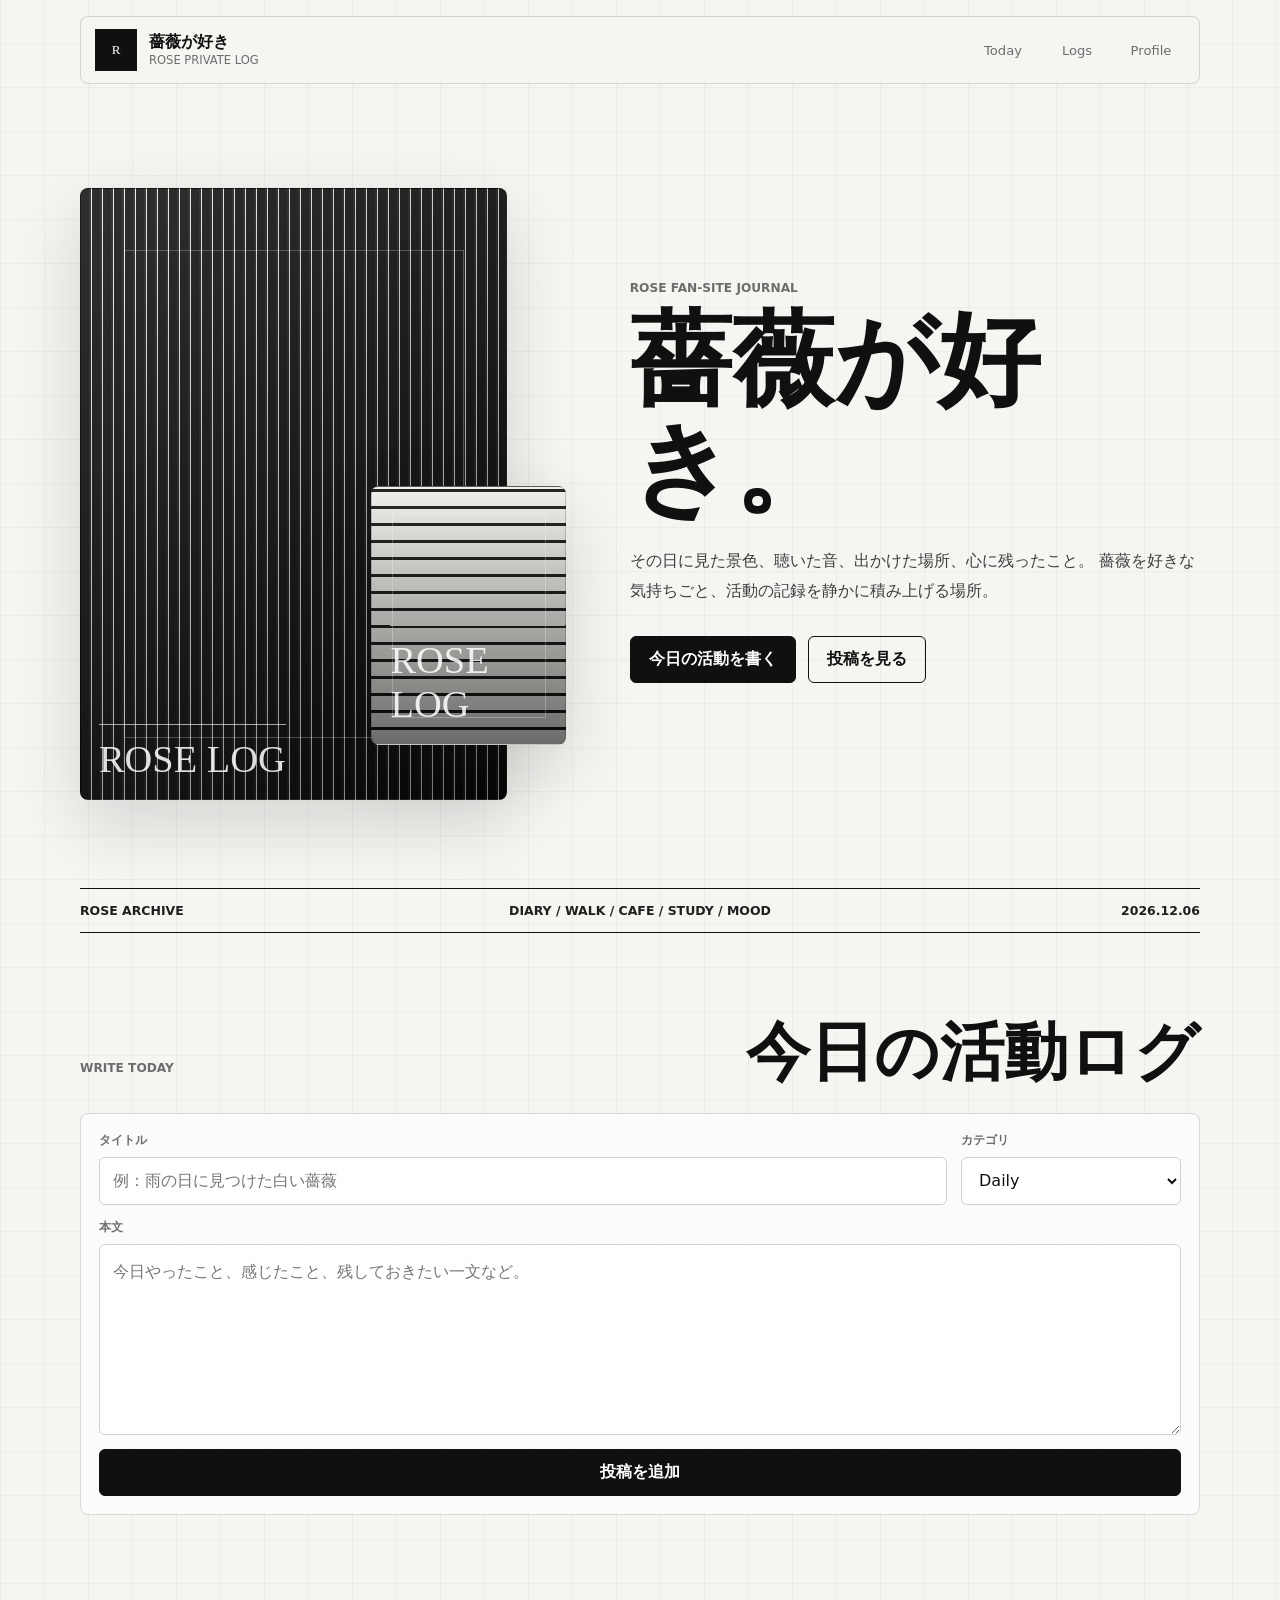
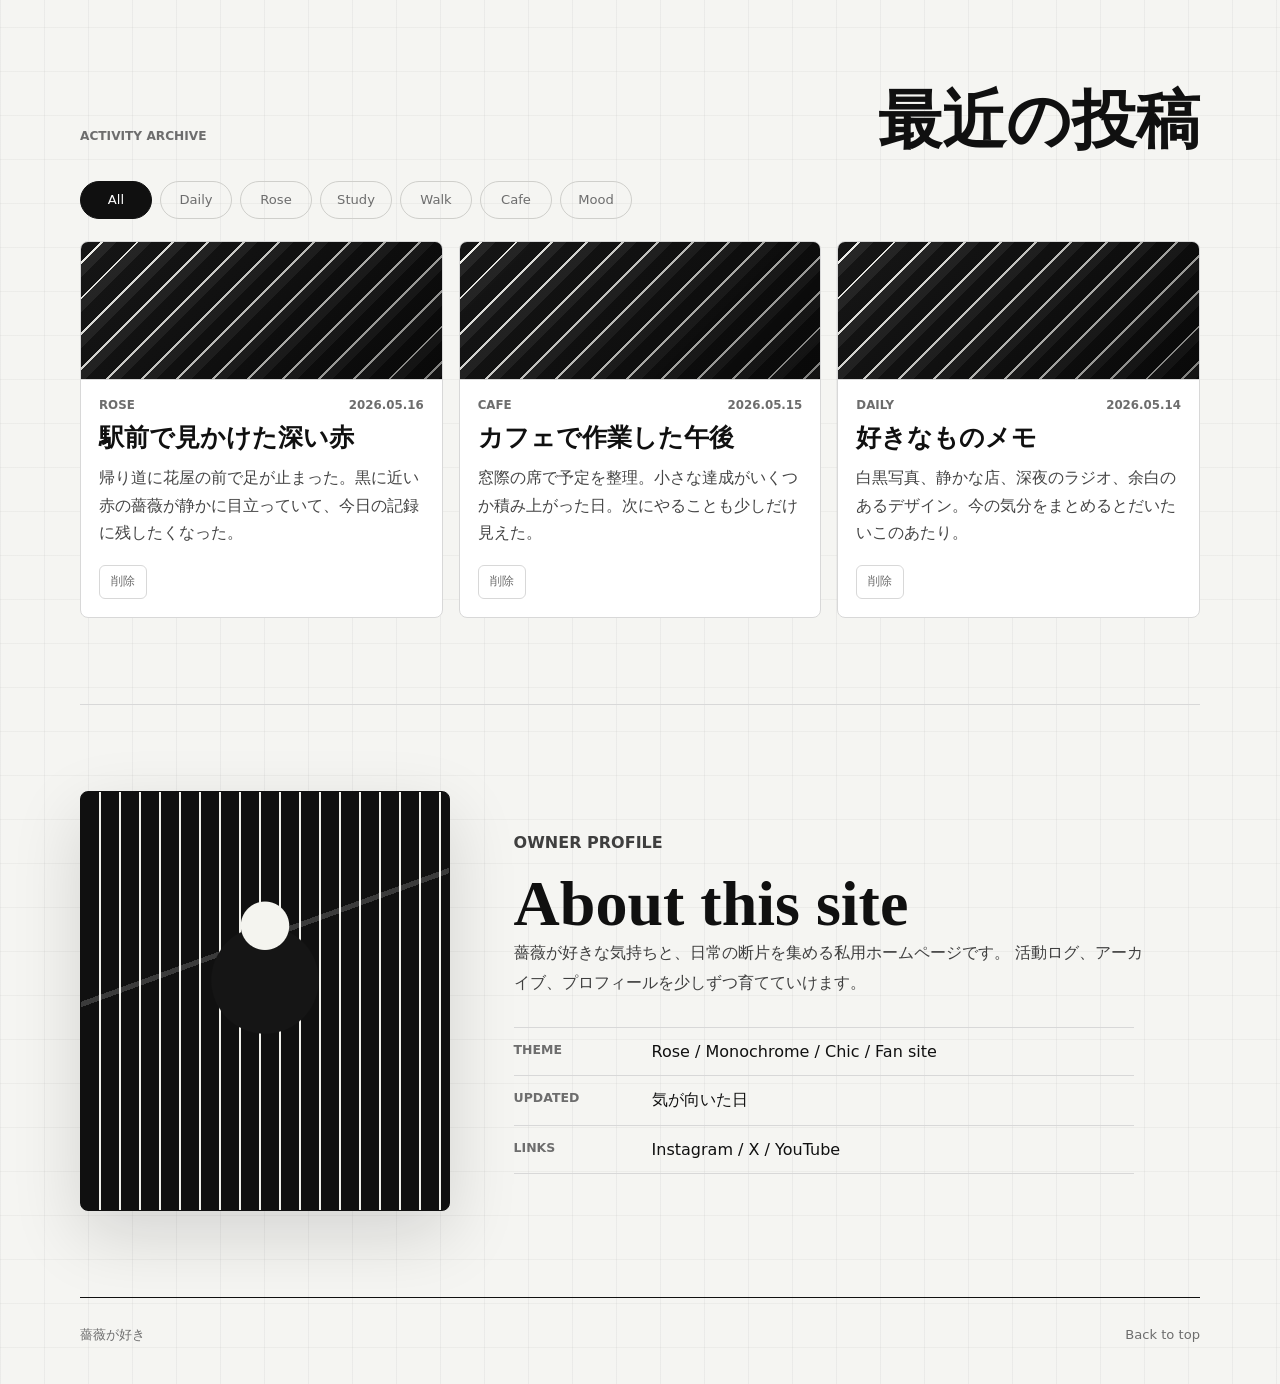
==== index.html @ 3ae077b0 "Add files via upload" ====
<!doctype html>
<html lang="ja">
  <head>
    <meta charset="utf-8" />
    <meta name="viewport" content="width=device-width, initial-scale=1" />
    <title>薔薇が好き</title>
    <meta
      name="description"
      content="薔薇が好き。日々の活動や気持ちを静かに残す、モノクロでシックな個人ブログ。"
    />
    <meta name="robots" content="index, follow" />
    <link rel="canonical" href="https://toshi-gif.github.io/" />
    <meta property="og:site_name" content="薔薇が好き" />
    <meta property="og:title" content="薔薇が好き" />
    <meta
      property="og:description"
      content="薔薇が好き。日々の活動や気持ちを静かに残す、モノクロでシックな個人ブログ。"
    />
    <meta property="og:type" content="website" />
    <meta property="og:url" content="https://toshi-gif.github.io/" />
    <link rel="stylesheet" href="styles.css" />
  </head>
  <body>
    <header class="site-header" aria-label="サイトヘッダー">
      <a class="brand" href="#" aria-label="薔薇が好き ホーム">
        <span class="brand-mark" aria-hidden="true">R</span>
        <span>
          <strong>薔薇が好き</strong>
          <small>rose private log</small>
        </span>
      </a>

      <nav class="top-nav" aria-label="メインメニュー">
        <a href="#today">Today</a>
        <a href="#logs">Logs</a>
        <a href="#profile">Profile</a>
      </nav>
    </header>

    <main>
      <section class="hero" aria-labelledby="site-title">
        <div class="hero-visual" aria-hidden="true">
          <div class="photo-frame photo-frame-main"></div>
          <div class="photo-frame photo-frame-side"></div>
        </div>

        <div class="hero-copy">
          <p class="eyebrow">Rose fan-site journal</p>
          <h1 id="site-title">薔薇が好き。</h1>
          <p>
            その日に見た景色、聴いた音、出かけた場所、心に残ったこと。
            薔薇を好きな気持ちごと、活動の記録を静かに積み上げる場所。
          </p>
          <div class="hero-actions" aria-label="主要操作">
          <a class="button button-primary" href="#today">今日の活動を書く</a>
            <a class="button button-secondary" href="#logs">投稿を見る</a>
          </div>
        </div>
      </section>

      <section class="ticker" aria-label="ステータス">
        <span>Rose archive</span>
        <span>Diary / Walk / Cafe / Study / Mood</span>
        <span id="current-date">Today</span>
      </section>

      <section class="composer-section" id="today" aria-labelledby="composer-title">
        <div class="section-heading">
          <p class="eyebrow">Write today</p>
          <h2 id="composer-title">今日の活動ログ</h2>
        </div>

        <form class="composer" id="post-form" action="#" method="post" autocomplete="off">
          <label>
            <span>タイトル</span>
            <input
              id="post-title"
              name="title"
              type="text"
              maxlength="48"
              placeholder="例：雨の日に見つけた白い薔薇"
              required
            />
          </label>

          <label>
            <span>カテゴリ</span>
            <select id="post-category" name="category">
              <option>Daily</option>
              <option>Rose</option>
              <option>Study</option>
              <option>Walk</option>
              <option>Cafe</option>
              <option>Mood</option>
            </select>
          </label>

          <label class="wide">
            <span>本文</span>
            <textarea
              id="post-body"
              name="body"
              rows="6"
              maxlength="420"
              placeholder="今日やったこと、感じたこと、残しておきたい一文など。"
              required
            ></textarea>
          </label>

          <button class="button button-primary wide" type="submit">
            投稿を追加
          </button>
        </form>
      </section>

      <section class="log-section" id="logs" aria-labelledby="logs-title">
        <div class="section-heading">
          <p class="eyebrow">Activity archive</p>
          <h2 id="logs-title">最近の投稿</h2>
        </div>

        <div class="filter-row" aria-label="投稿フィルター">
          <button class="filter is-active" type="button" data-filter="All">All</button>
          <button class="filter" type="button" data-filter="Daily">Daily</button>
          <button class="filter" type="button" data-filter="Rose">Rose</button>
          <button class="filter" type="button" data-filter="Study">Study</button>
          <button class="filter" type="button" data-filter="Walk">Walk</button>
          <button class="filter" type="button" data-filter="Cafe">Cafe</button>
          <button class="filter" type="button" data-filter="Mood">Mood</button>
        </div>

        <div class="post-grid" id="post-grid" aria-live="polite"></div>
      </section>

      <section class="profile-section" id="profile" aria-labelledby="profile-title">
        <div class="profile-portrait" aria-hidden="true"></div>
        <div>
          <p class="eyebrow">Owner profile</p>
          <h2 id="profile-title">About this site</h2>
          <p>
            薔薇が好きな気持ちと、日常の断片を集める私用ホームページです。
            活動ログ、アーカイブ、プロフィールを少しずつ育てていけます。
          </p>
          <dl class="profile-list">
            <div>
              <dt>Theme</dt>
              <dd>Rose / Monochrome / Chic / Fan site</dd>
            </div>
            <div>
              <dt>Updated</dt>
              <dd>気が向いた日</dd>
            </div>
            <div>
              <dt>Links</dt>
              <dd>Instagram / X / YouTube</dd>
            </div>
          </dl>
        </div>
      </section>
    </main>

    <footer class="site-footer">
      <p>薔薇が好き</p>
      <a href="#top">Back to top</a>
    </footer>

    <script src="script.js"></script>
  </body>
</html>
---- styles.css ----
:root {
  color-scheme: light;
  --ink: #101010;
  --muted: #6d6d6d;
  --line: #d8d8d8;
  --paper: #f5f5f2;
  --white: #ffffff;
  --charcoal: #1f1f1f;
  --soft: #ebebe7;
  --shadow: 0 24px 70px rgba(16, 16, 16, 0.14);
}

* {
  box-sizing: border-box;
}

html {
  scroll-behavior: smooth;
}

body {
  margin: 0;
  background:
    linear-gradient(90deg, rgba(16, 16, 16, 0.045) 1px, transparent 1px) 0 0 / 44px 44px,
    linear-gradient(0deg, rgba(16, 16, 16, 0.035) 1px, transparent 1px) 0 0 / 44px 44px,
    var(--paper);
  color: var(--ink);
  font-family:
    "Yu Gothic", "Hiragino Kaku Gothic ProN", Meiryo, system-ui, sans-serif;
  letter-spacing: 0;
}

a {
  color: inherit;
  text-decoration: none;
}

button,
input,
select,
textarea {
  font: inherit;
}

.site-header {
  position: sticky;
  top: 0;
  z-index: 10;
  display: flex;
  align-items: center;
  justify-content: space-between;
  gap: 24px;
  width: min(1120px, calc(100% - 32px));
  margin: 16px auto 0;
  padding: 12px 14px;
  border: 1px solid rgba(16, 16, 16, 0.14);
  border-radius: 8px;
  background: rgba(245, 245, 242, 0.88);
  backdrop-filter: blur(18px);
}

.brand {
  display: inline-flex;
  align-items: center;
  min-width: 0;
  gap: 12px;
}

.brand-mark {
  display: grid;
  place-items: center;
  width: 42px;
  height: 42px;
  flex: 0 0 42px;
  border: 1px solid var(--ink);
  background: var(--ink);
  color: var(--white);
  font-family: Georgia, "Times New Roman", serif;
  font-size: 0.82rem;
}

.brand strong,
.brand small {
  display: block;
  line-height: 1.1;
}

.brand strong {
  font-family: Georgia, "Times New Roman", serif;
  font-size: 1rem;
  font-weight: 700;
}

.brand small {
  margin-top: 4px;
  color: var(--muted);
  font-size: 0.72rem;
  text-transform: uppercase;
}

.top-nav {
  display: flex;
  gap: 6px;
}

.top-nav a {
  min-width: 68px;
  padding: 10px 12px;
  border-radius: 6px;
  color: var(--muted);
  font-size: 0.82rem;
  text-align: center;
}

.top-nav a:hover {
  background: var(--ink);
  color: var(--white);
}

main {
  width: min(1120px, calc(100% - 32px));
  margin: 0 auto;
}

.hero {
  display: grid;
  grid-template-columns: minmax(300px, 0.92fr) minmax(320px, 1.08fr);
  align-items: center;
  gap: clamp(28px, 5vw, 72px);
  min-height: calc(100vh - 96px);
  padding: 54px 0 38px;
}

.hero-visual {
  position: relative;
  min-height: min(68vh, 640px);
}

.photo-frame {
  position: absolute;
  overflow: hidden;
  border: 1px solid rgba(16, 16, 16, 0.2);
  border-radius: 8px;
  background:
    linear-gradient(140deg, rgba(255, 255, 255, 0.14), rgba(0, 0, 0, 0.52)),
    repeating-linear-gradient(90deg, #0d0d0d 0 8px, #1c1c1c 8px 10px, #f1f1ec 10px 11px),
    radial-gradient(circle at 28% 28%, #ffffff 0 2px, transparent 3px),
    #111111;
  box-shadow: var(--shadow);
}

.photo-frame::before {
  content: "";
  position: absolute;
  inset: 10%;
  border: 1px solid rgba(255, 255, 255, 0.24);
}

.photo-frame::after {
  content: "ROSE LOG";
  position: absolute;
  left: 18px;
  bottom: 18px;
  padding-top: 12px;
  border-top: 1px solid rgba(255, 255, 255, 0.62);
  color: rgba(255, 255, 255, 0.86);
  font-family: Georgia, "Times New Roman", serif;
  font-size: clamp(1.35rem, 3vw, 2.6rem);
  letter-spacing: 0;
}

.photo-frame-main {
  inset: 0 12% 0 0;
}

.photo-frame-side {
  right: 0;
  bottom: 9%;
  width: 40%;
  aspect-ratio: 3 / 4;
  background:
    linear-gradient(rgba(255, 255, 255, 0.08), rgba(0, 0, 0, 0.55)),
    repeating-linear-gradient(0deg, #eeeeea 0 14px, #151515 14px 17px);
}

.hero-copy {
  padding-bottom: 24px;
}

.eyebrow {
  margin: 0 0 12px;
  color: var(--muted);
  font-size: 0.76rem;
  font-weight: 700;
  text-transform: uppercase;
}

h1,
h2,
p {
  margin-top: 0;
}

h1,
h2 {
  font-family: Georgia, "Times New Roman", serif;
  line-height: 1.06;
  font-weight: 700;
}

h1 {
  max-width: 9.6em;
  margin-bottom: 22px;
  font-size: clamp(3.1rem, 8vw, 7.1rem);
}

h2 {
  margin-bottom: 0;
  font-size: clamp(2rem, 5vw, 4rem);
}

.hero-copy p:not(.eyebrow),
.profile-section p {
  max-width: 640px;
  color: #3f3f3f;
  font-size: 1rem;
  line-height: 1.9;
}

.hero-actions {
  display: flex;
  flex-wrap: wrap;
  gap: 12px;
  margin-top: 30px;
}

.button {
  display: inline-flex;
  align-items: center;
  justify-content: center;
  min-height: 46px;
  padding: 12px 18px;
  border: 1px solid var(--ink);
  border-radius: 6px;
  cursor: pointer;
  font-weight: 700;
}

.button-primary {
  background: var(--ink);
  color: var(--white);
}

.button-secondary {
  background: transparent;
  color: var(--ink);
}

.button:hover {
  transform: translateY(-1px);
}

.ticker {
  display: grid;
  grid-template-columns: 0.7fr 1.5fr 0.7fr;
  gap: 12px;
  border-top: 1px solid var(--ink);
  border-bottom: 1px solid var(--ink);
  padding: 14px 0;
  color: var(--charcoal);
  font-size: 0.78rem;
  font-weight: 700;
  text-transform: uppercase;
}

.ticker span:nth-child(2) {
  text-align: center;
}

.ticker span:nth-child(3) {
  text-align: right;
}

.composer-section,
.log-section,
.profile-section {
  padding: 86px 0;
}

.section-heading {
  display: flex;
  align-items: end;
  justify-content: space-between;
  gap: 24px;
  margin-bottom: 26px;
}

.composer {
  display: grid;
  grid-template-columns: 1fr 220px;
  gap: 14px;
  padding: 18px;
  border: 1px solid var(--line);
  border-radius: 8px;
  background: rgba(255, 255, 255, 0.68);
}

.composer label {
  display: grid;
  gap: 8px;
}

.composer span {
  color: var(--muted);
  font-size: 0.78rem;
  font-weight: 700;
  text-transform: uppercase;
}

.wide {
  grid-column: 1 / -1;
}

input,
select,
textarea {
  width: 100%;
  border: 1px solid #cfcfcb;
  border-radius: 6px;
  background: var(--white);
  color: var(--ink);
}

input,
select {
  min-height: 48px;
  padding: 0 13px;
}

textarea {
  resize: vertical;
  min-height: 156px;
  padding: 13px;
  line-height: 1.7;
}

input:focus,
select:focus,
textarea:focus,
button:focus-visible,
a:focus-visible {
  outline: 2px solid var(--ink);
  outline-offset: 3px;
}

.filter-row {
  display: flex;
  flex-wrap: wrap;
  gap: 8px;
  margin-bottom: 22px;
}

.filter {
  min-width: 72px;
  min-height: 38px;
  border: 1px solid #cfcfcb;
  border-radius: 999px;
  background: transparent;
  color: var(--muted);
  cursor: pointer;
  font-size: 0.82rem;
}

.filter.is-active,
.filter:hover {
  border-color: var(--ink);
  background: var(--ink);
  color: var(--white);
}

.post-grid {
  display: grid;
  grid-template-columns: repeat(3, minmax(0, 1fr));
  gap: 16px;
}

.post-card {
  display: grid;
  min-height: 360px;
  overflow: hidden;
  border: 1px solid var(--line);
  border-radius: 8px;
  background: var(--white);
}

.post-art {
  min-height: 138px;
  border-bottom: 1px solid var(--line);
  background:
    linear-gradient(135deg, rgba(255, 255, 255, 0.02), rgba(0, 0, 0, 0.48)),
    repeating-linear-gradient(135deg, #111111 0 14px, #eeeeea 14px 16px, #232323 16px 25px);
}

.post-content {
  display: grid;
  align-content: start;
  gap: 12px;
  padding: 18px;
}

.post-meta {
  display: flex;
  align-items: center;
  justify-content: space-between;
  gap: 12px;
  color: var(--muted);
  font-size: 0.74rem;
  font-weight: 700;
  text-transform: uppercase;
}

.post-card h3 {
  margin: 0;
  font-family: Georgia, "Times New Roman", serif;
  font-size: 1.55rem;
  line-height: 1.15;
}

.post-card p {
  margin: 0;
  color: #454545;
  line-height: 1.72;
}

.delete-post {
  justify-self: start;
  min-height: 34px;
  margin-top: 6px;
  padding: 7px 11px;
  border: 1px solid var(--line);
  border-radius: 6px;
  background: transparent;
  color: var(--muted);
  cursor: pointer;
  font-size: 0.78rem;
}

.delete-post:hover {
  border-color: var(--ink);
  color: var(--ink);
}

.profile-section {
  display: grid;
  grid-template-columns: minmax(220px, 0.7fr) minmax(300px, 1.3fr);
  align-items: center;
  gap: clamp(24px, 5vw, 64px);
  border-top: 1px solid var(--line);
}

.profile-portrait {
  min-height: 420px;
  border: 1px solid var(--ink);
  border-radius: 8px;
  background:
    radial-gradient(circle at 50% 32%, #f4f4ef 0 7%, transparent 7.3%),
    radial-gradient(circle at 50% 45%, #151515 0 18%, transparent 18.4%),
    linear-gradient(160deg, transparent 0 38%, rgba(255, 255, 255, 0.18) 38% 39%, transparent 39%),
    repeating-linear-gradient(90deg, #101010 0 18px, #f2f2ed 18px 20px);
  box-shadow: var(--shadow);
}

.profile-list {
  display: grid;
  gap: 0;
  max-width: 620px;
  margin: 28px 0 0;
  border-top: 1px solid var(--line);
}

.profile-list div {
  display: grid;
  grid-template-columns: 120px 1fr;
  gap: 18px;
  padding: 14px 0;
  border-bottom: 1px solid var(--line);
}

.profile-list dt {
  color: var(--muted);
  font-size: 0.78rem;
  font-weight: 700;
  text-transform: uppercase;
}

.profile-list dd {
  margin: 0;
}

.site-footer {
  display: flex;
  align-items: center;
  justify-content: space-between;
  width: min(1120px, calc(100% - 32px));
  margin: 0 auto;
  padding: 28px 0 40px;
  border-top: 1px solid var(--ink);
  color: var(--muted);
  font-size: 0.82rem;
}

.site-footer p {
  margin: 0;
}

@media (max-width: 860px) {
  .site-header {
    position: static;
    align-items: stretch;
    flex-direction: column;
  }

  .top-nav {
    display: grid;
    grid-template-columns: repeat(3, 1fr);
  }

  .hero,
  .profile-section {
    grid-template-columns: 1fr;
  }

  .hero {
    min-height: auto;
    padding-top: 36px;
  }

  .hero-visual {
    min-height: 430px;
    order: 2;
  }

  .hero-copy {
    order: 1;
  }

  h1 {
    max-width: 9.2em;
    font-size: clamp(3rem, 14vw, 5rem);
  }

  .ticker {
    grid-template-columns: 1fr;
  }

  .ticker span,
  .ticker span:nth-child(2),
  .ticker span:nth-child(3) {
    text-align: left;
  }

  .composer {
    grid-template-columns: 1fr;
  }

  .post-grid {
    grid-template-columns: repeat(2, minmax(0, 1fr));
  }
}

@media (max-width: 620px) {
  main,
  .site-header,
  .site-footer {
    width: min(100% - 24px, 1120px);
  }

  .brand strong {
    font-size: 0.95rem;
  }

  .top-nav a {
    min-width: 0;
    padding-inline: 8px;
  }

  .hero-visual {
    min-height: 330px;
  }

  .photo-frame-main {
    right: 6%;
  }

  .photo-frame-side {
    width: 36%;
  }

  .composer-section,
  .log-section,
  .profile-section {
    padding: 62px 0;
  }

  .section-heading {
    align-items: start;
    flex-direction: column;
  }

  .post-grid {
    grid-template-columns: 1fr;
  }

  .post-card {
    min-height: 330px;
  }

  .profile-portrait {
    min-height: 310px;
  }

  .profile-list div {
    grid-template-columns: 1fr;
    gap: 6px;
  }
}
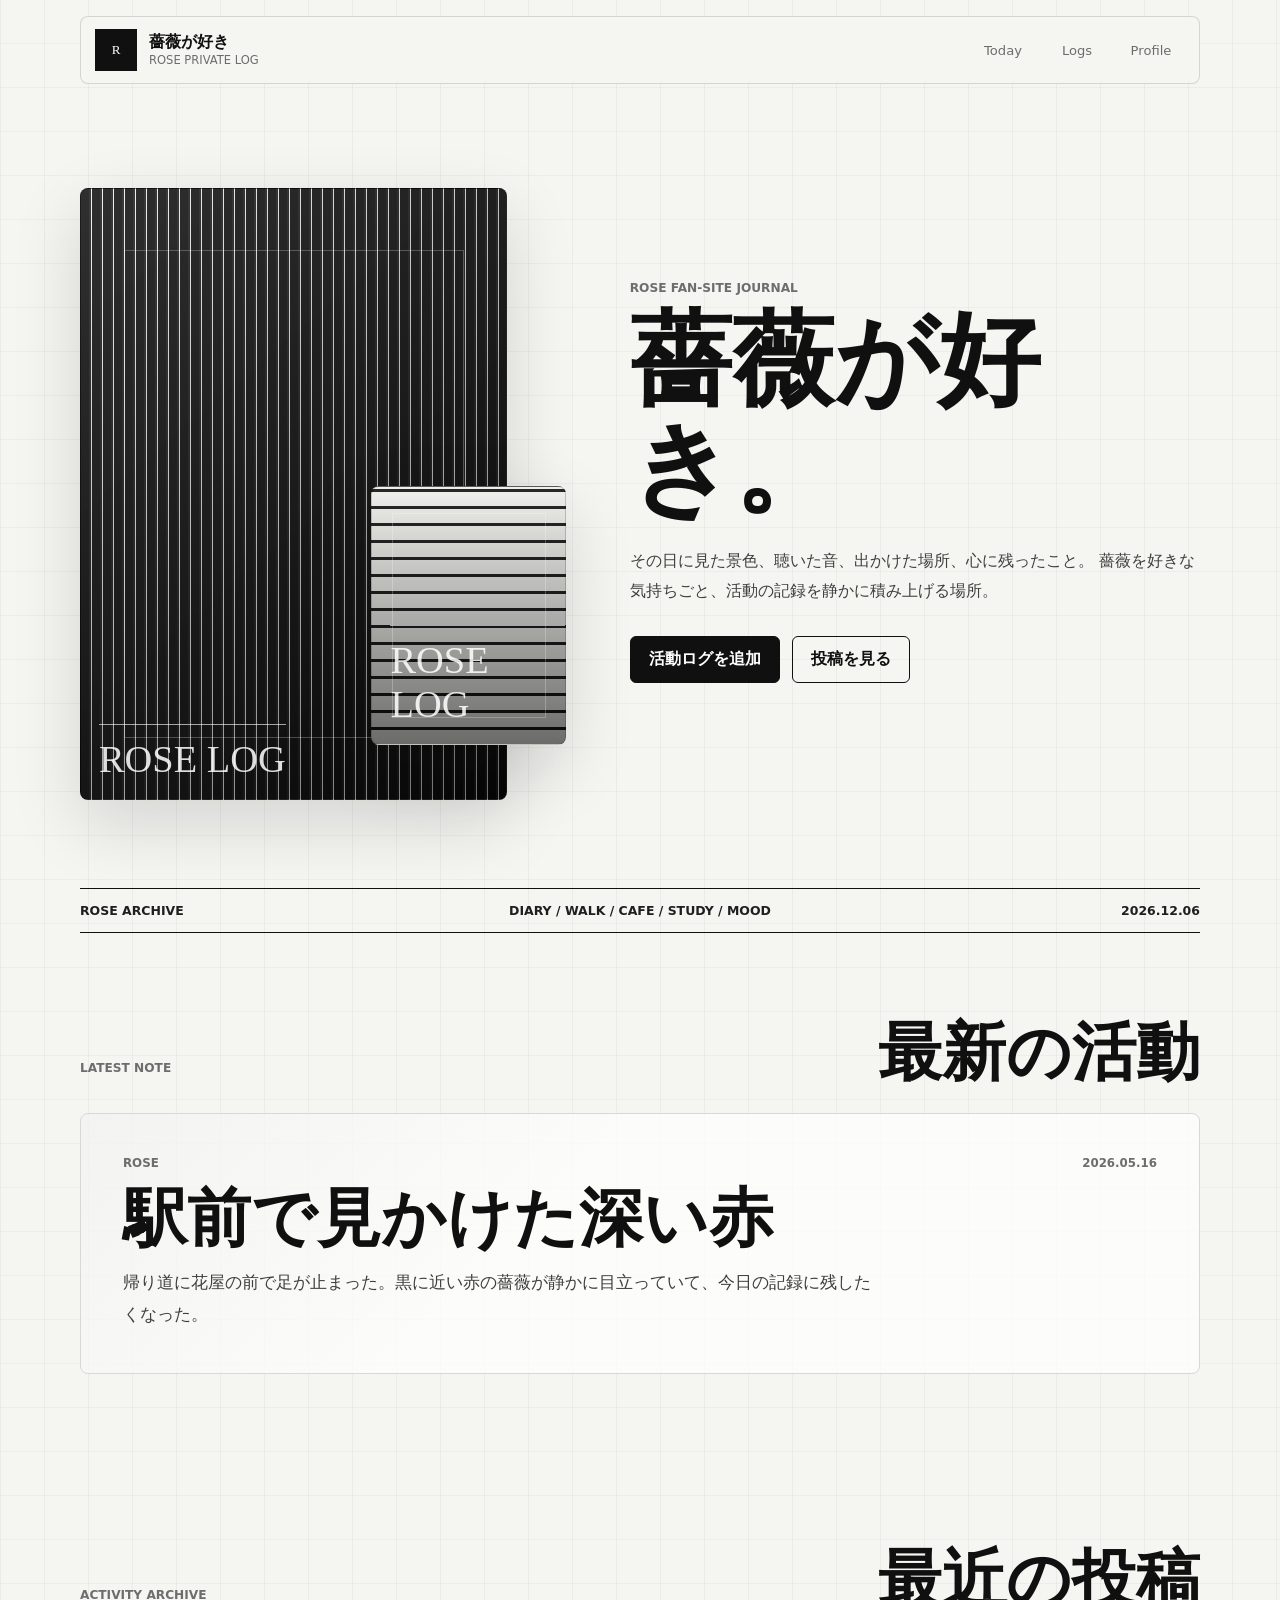
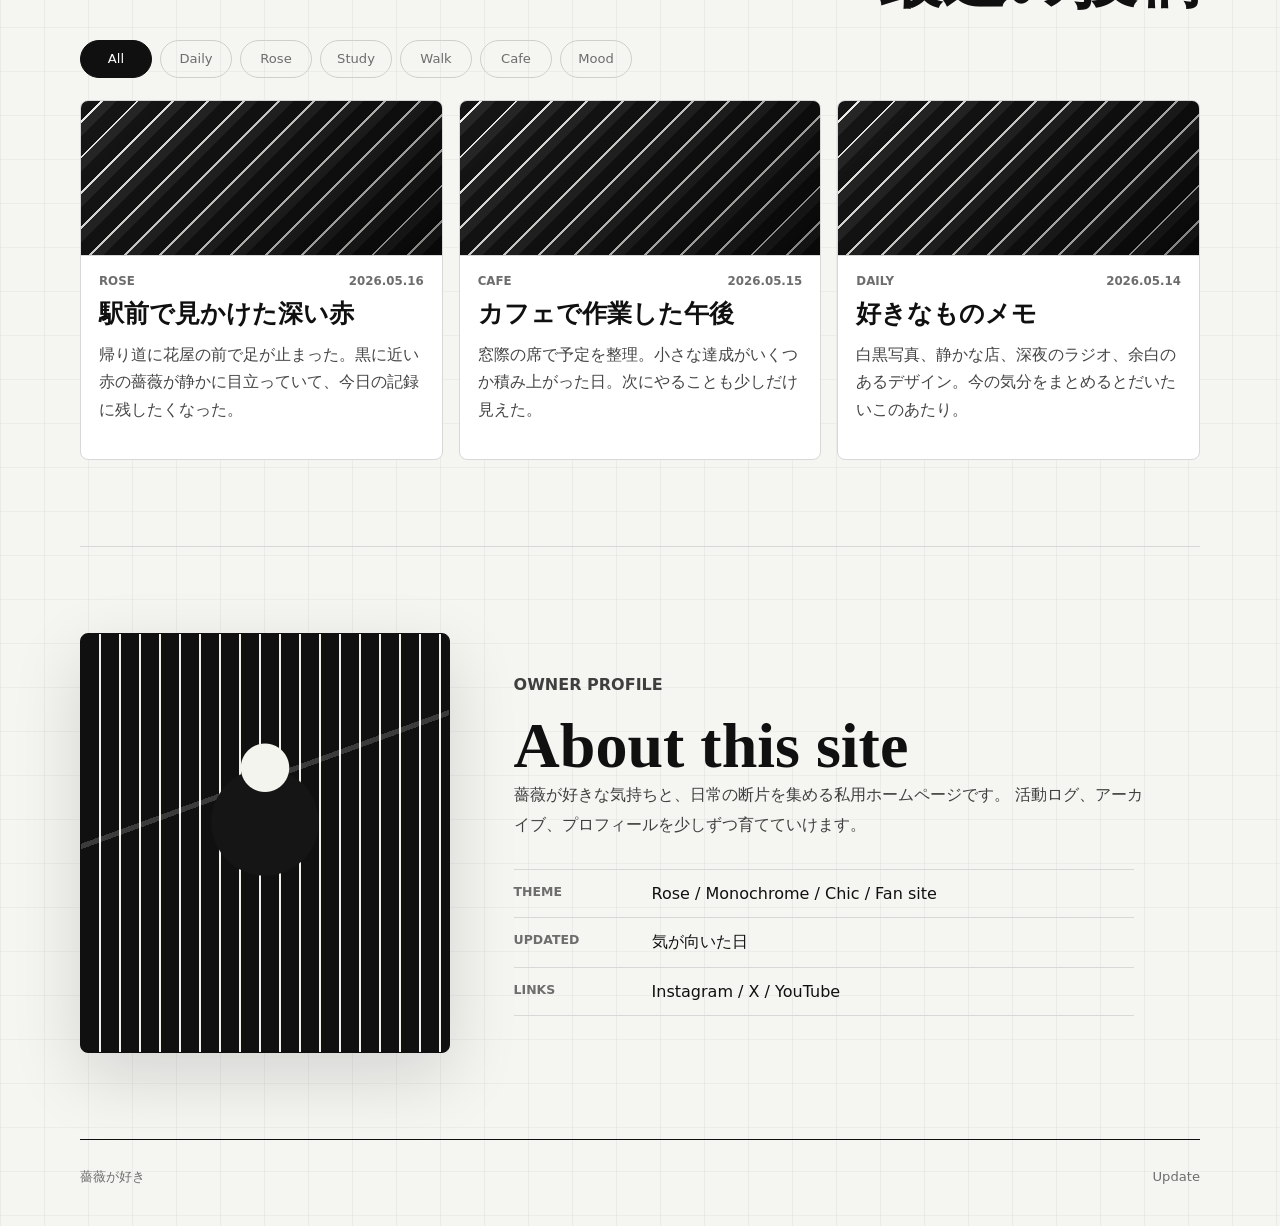
==== commit d0ecf6fe: "Add files via upload" ====
--- a/index.html
+++ b/index.html
@@ -52,7 +52,7 @@
             薔薇を好きな気持ちごと、活動の記録を静かに積み上げる場所。
           </p>
           <div class="hero-actions" aria-label="主要操作">
-          <a class="button button-primary" href="#today">今日の活動を書く</a>
+            <a class="button button-primary" href="admin.html">活動ログを追加</a>
             <a class="button button-secondary" href="#logs">投稿を見る</a>
           </div>
         </div>
@@ -64,53 +64,13 @@
         <span id="current-date">Today</span>
       </section>
 
-      <section class="composer-section" id="today" aria-labelledby="composer-title">
+      <section class="composer-section latest-section" id="today" aria-labelledby="composer-title">
         <div class="section-heading">
-          <p class="eyebrow">Write today</p>
-          <h2 id="composer-title">今日の活動ログ</h2>
+          <p class="eyebrow">Latest note</p>
+          <h2 id="composer-title">最新の活動</h2>
         </div>
 
-        <form class="composer" id="post-form" action="#" method="post" autocomplete="off">
-          <label>
-            <span>タイトル</span>
-            <input
-              id="post-title"
-              name="title"
-              type="text"
-              maxlength="48"
-              placeholder="例：雨の日に見つけた白い薔薇"
-              required
-            />
-          </label>
-
-          <label>
-            <span>カテゴリ</span>
-            <select id="post-category" name="category">
-              <option>Daily</option>
-              <option>Rose</option>
-              <option>Study</option>
-              <option>Walk</option>
-              <option>Cafe</option>
-              <option>Mood</option>
-            </select>
-          </label>
-
-          <label class="wide">
-            <span>本文</span>
-            <textarea
-              id="post-body"
-              name="body"
-              rows="6"
-              maxlength="420"
-              placeholder="今日やったこと、感じたこと、残しておきたい一文など。"
-              required
-            ></textarea>
-          </label>
-
-          <button class="button button-primary wide" type="submit">
-            投稿を追加
-          </button>
-        </form>
+        <article class="featured-post" id="latest-post" aria-live="polite"></article>
       </section>
 
       <section class="log-section" id="logs" aria-labelledby="logs-title">
@@ -161,7 +121,7 @@
 
     <footer class="site-footer">
       <p>薔薇が好き</p>
-      <a href="#top">Back to top</a>
+      <a href="admin.html">Update</a>
     </footer>
 
     <script src="script.js"></script>
--- a/styles.css
+++ b/styles.css
@@ -287,6 +287,22 @@
   padding: 86px 0;
 }
 
+.admin-hero {
+  padding: 88px 0 24px;
+}
+
+.admin-hero h1 {
+  max-width: 12em;
+  margin-bottom: 18px;
+  font-size: clamp(3rem, 8vw, 6.4rem);
+}
+
+.admin-hero p:not(.eyebrow) {
+  max-width: 760px;
+  color: #3f3f3f;
+  line-height: 1.9;
+}
+
 .section-heading {
   display: flex;
   align-items: end;
@@ -303,6 +319,54 @@
   border: 1px solid var(--line);
   border-radius: 8px;
   background: rgba(255, 255, 255, 0.68);
+}
+
+.featured-post {
+  display: grid;
+  gap: 14px;
+  padding: clamp(22px, 4vw, 42px);
+  border: 1px solid var(--line);
+  border-radius: 8px;
+  background:
+    linear-gradient(135deg, rgba(16, 16, 16, 0.04), transparent 42%),
+    rgba(255, 255, 255, 0.74);
+}
+
+.featured-post h3 {
+  margin: 0;
+  font-family: Georgia, "Times New Roman", serif;
+  font-size: clamp(2rem, 5vw, 4.4rem);
+  line-height: 1.08;
+}
+
+.featured-post p {
+  max-width: 760px;
+  margin: 0;
+  color: #3f3f3f;
+  font-size: 1.05rem;
+  line-height: 1.9;
+}
+
+.download-panel {
+  display: flex;
+  align-items: center;
+  justify-content: space-between;
+  gap: 16px;
+  margin-top: 16px;
+  padding: 18px;
+  border: 1px solid var(--ink);
+  border-radius: 8px;
+  background: var(--white);
+}
+
+.download-panel[hidden] {
+  display: none;
+}
+
+.download-panel p {
+  margin: 0;
+  color: #3f3f3f;
+  line-height: 1.7;
 }
 
 .composer label {
@@ -563,6 +627,11 @@
     grid-template-columns: 1fr;
   }
 
+  .download-panel {
+    align-items: stretch;
+    flex-direction: column;
+  }
+
   .post-grid {
     grid-template-columns: repeat(2, minmax(0, 1fr));
   }
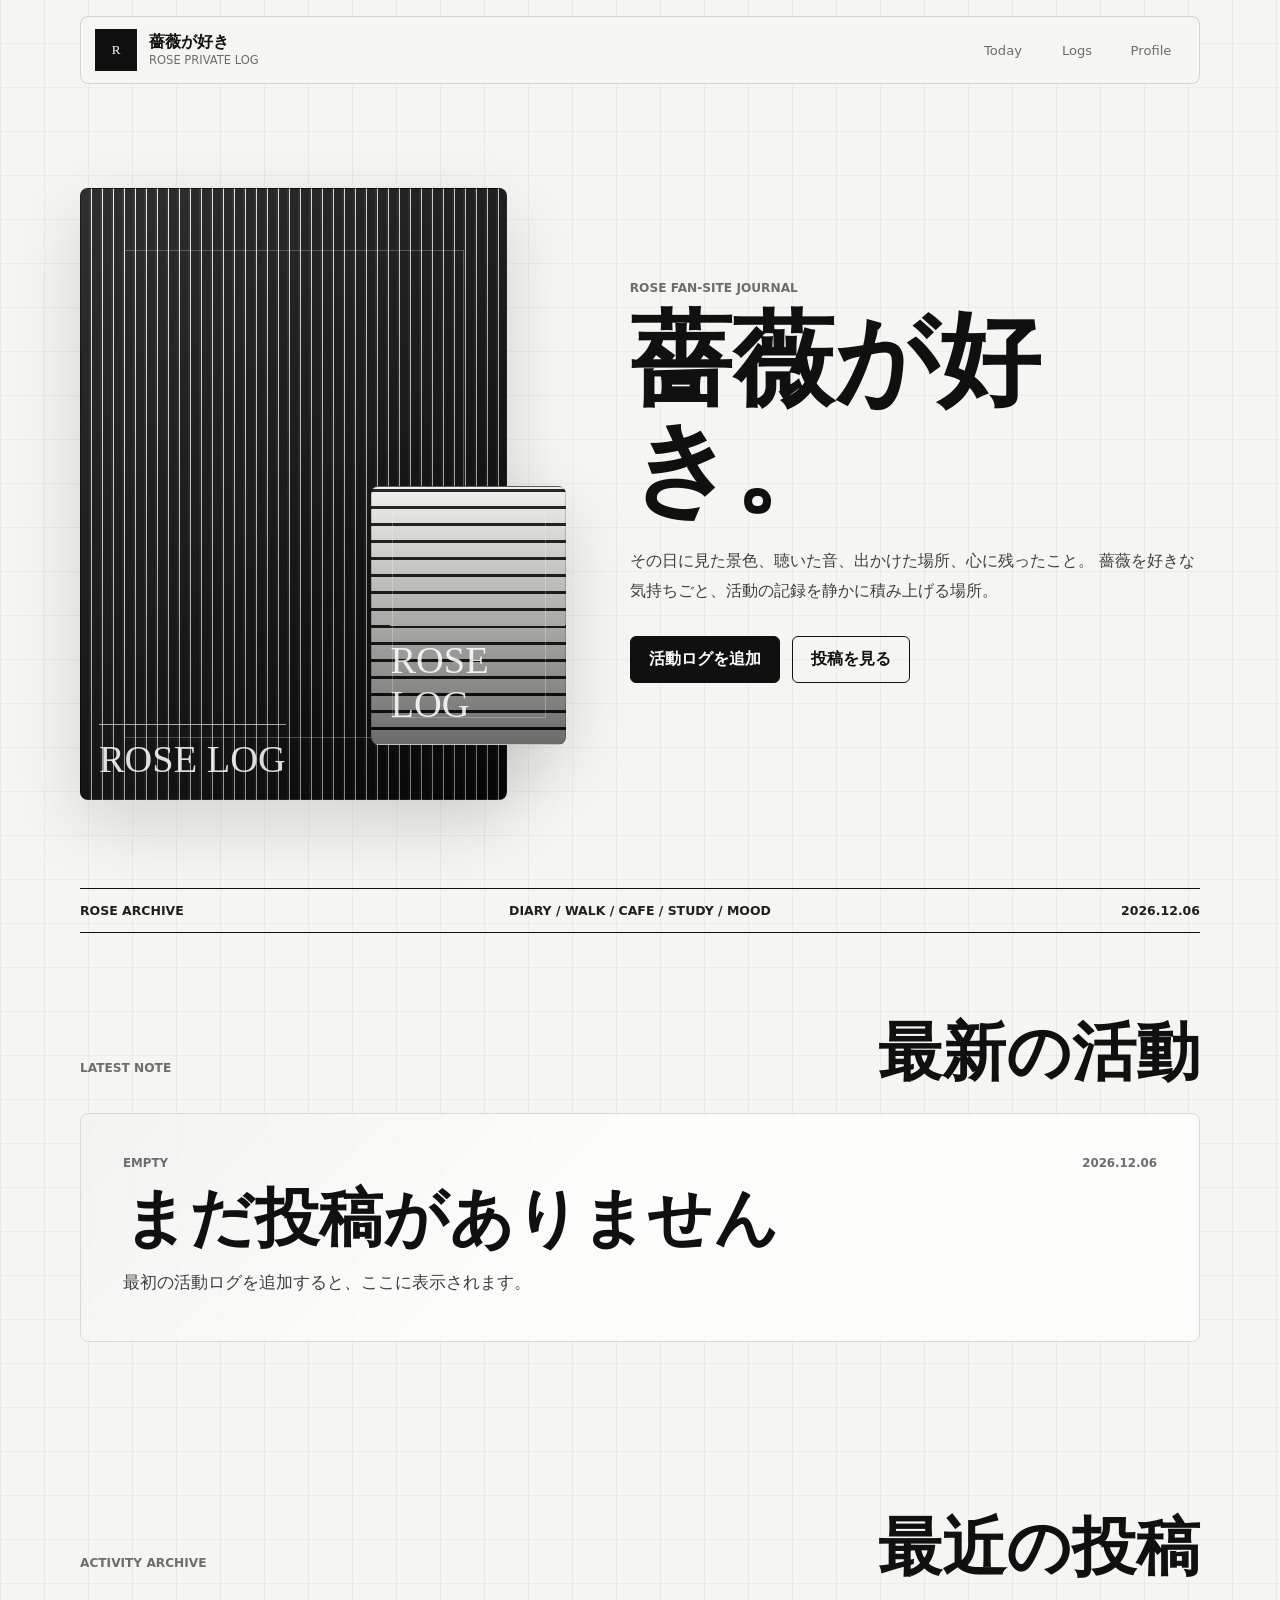
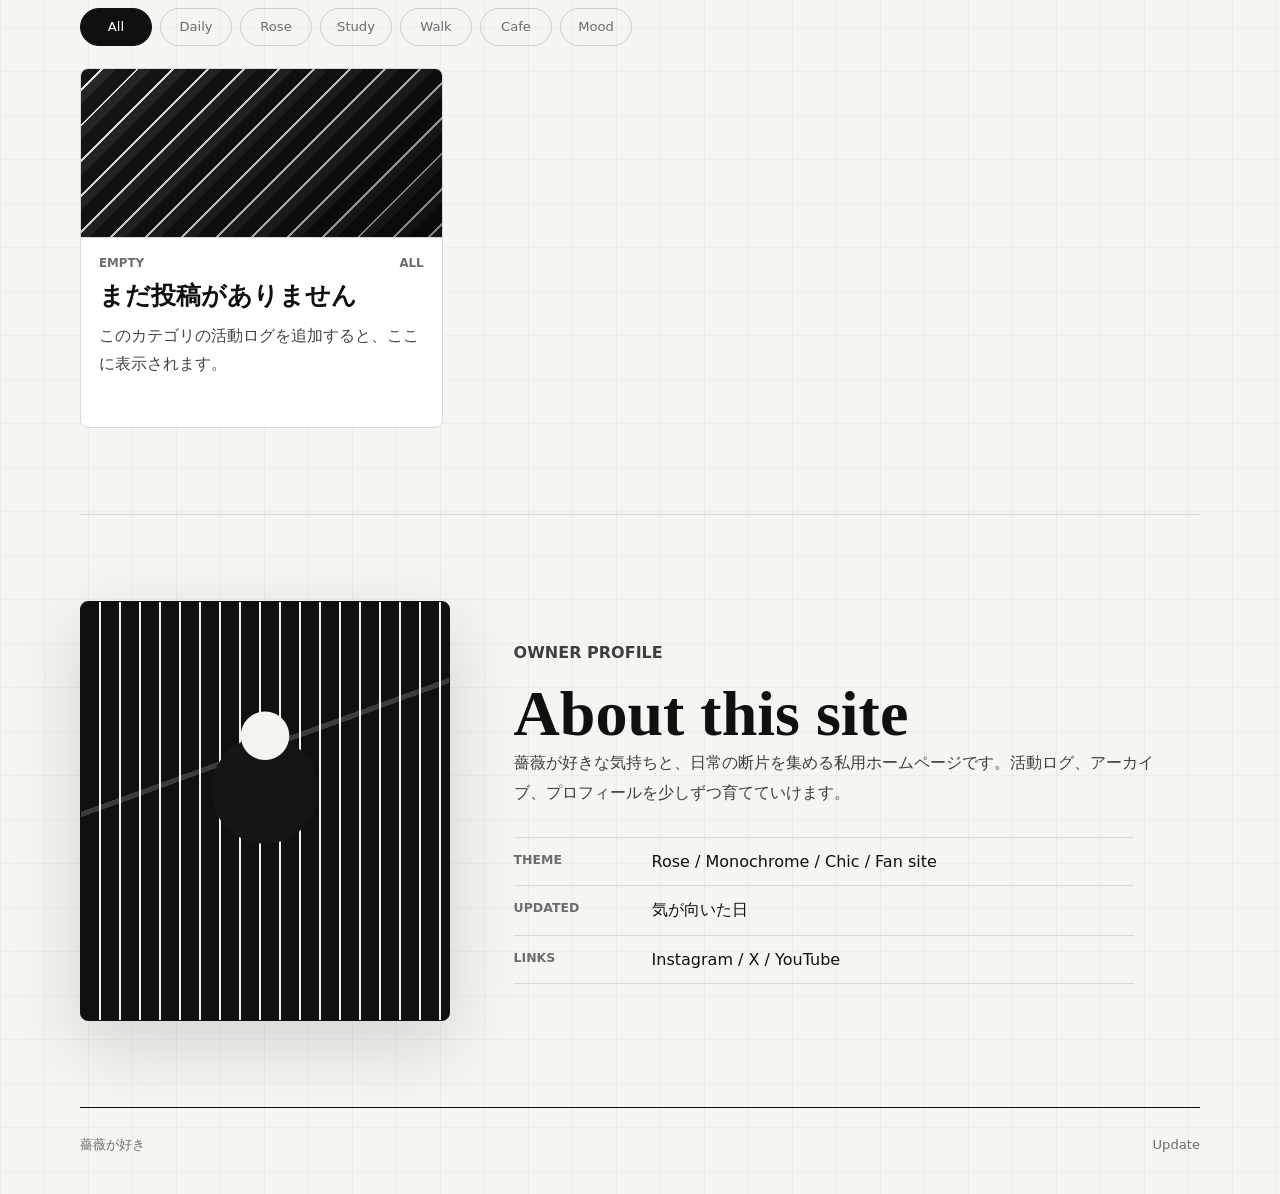
==== commit 4c776752: "Add files via upload" ====
--- a/index.html
+++ b/index.html
@@ -97,22 +97,22 @@
         <div>
           <p class="eyebrow">Owner profile</p>
           <h2 id="profile-title">About this site</h2>
-          <p>
+          <p id="profile-copy">
             薔薇が好きな気持ちと、日常の断片を集める私用ホームページです。
             活動ログ、アーカイブ、プロフィールを少しずつ育てていけます。
           </p>
           <dl class="profile-list">
             <div>
               <dt>Theme</dt>
-              <dd>Rose / Monochrome / Chic / Fan site</dd>
+              <dd id="profile-theme">Rose / Monochrome / Chic / Fan site</dd>
             </div>
             <div>
               <dt>Updated</dt>
-              <dd>気が向いた日</dd>
+              <dd id="profile-updated">気が向いた日</dd>
             </div>
             <div>
               <dt>Links</dt>
-              <dd>Instagram / X / YouTube</dd>
+              <dd id="profile-links">Instagram / X / YouTube</dd>
             </div>
           </dl>
         </div>
--- a/styles.css
+++ b/styles.css
@@ -332,6 +332,24 @@
     rgba(255, 255, 255, 0.74);
 }
 
+.featured-media {
+  overflow: hidden;
+  height: clamp(220px, 42vw, 520px);
+  margin-bottom: 8px;
+  border: 1px solid var(--line);
+  border-radius: 8px;
+  background:
+    linear-gradient(135deg, rgba(255, 255, 255, 0.02), rgba(0, 0, 0, 0.48)),
+    repeating-linear-gradient(135deg, #111111 0 14px, #eeeeea 14px 16px, #232323 16px 25px);
+}
+
+.featured-media img {
+  display: block;
+  width: 100%;
+  height: 100%;
+  object-fit: cover;
+}
+
 .featured-post h3 {
   margin: 0;
   font-family: Georgia, "Times New Roman", serif;
@@ -458,11 +476,20 @@
 }
 
 .post-art {
+  position: relative;
+  overflow: hidden;
   min-height: 138px;
   border-bottom: 1px solid var(--line);
   background:
     linear-gradient(135deg, rgba(255, 255, 255, 0.02), rgba(0, 0, 0, 0.48)),
     repeating-linear-gradient(135deg, #111111 0 14px, #eeeeea 14px 16px, #232323 16px 25px);
+}
+
+.post-art img {
+  display: block;
+  width: 100%;
+  height: 138px;
+  object-fit: cover;
 }
 
 .post-content {
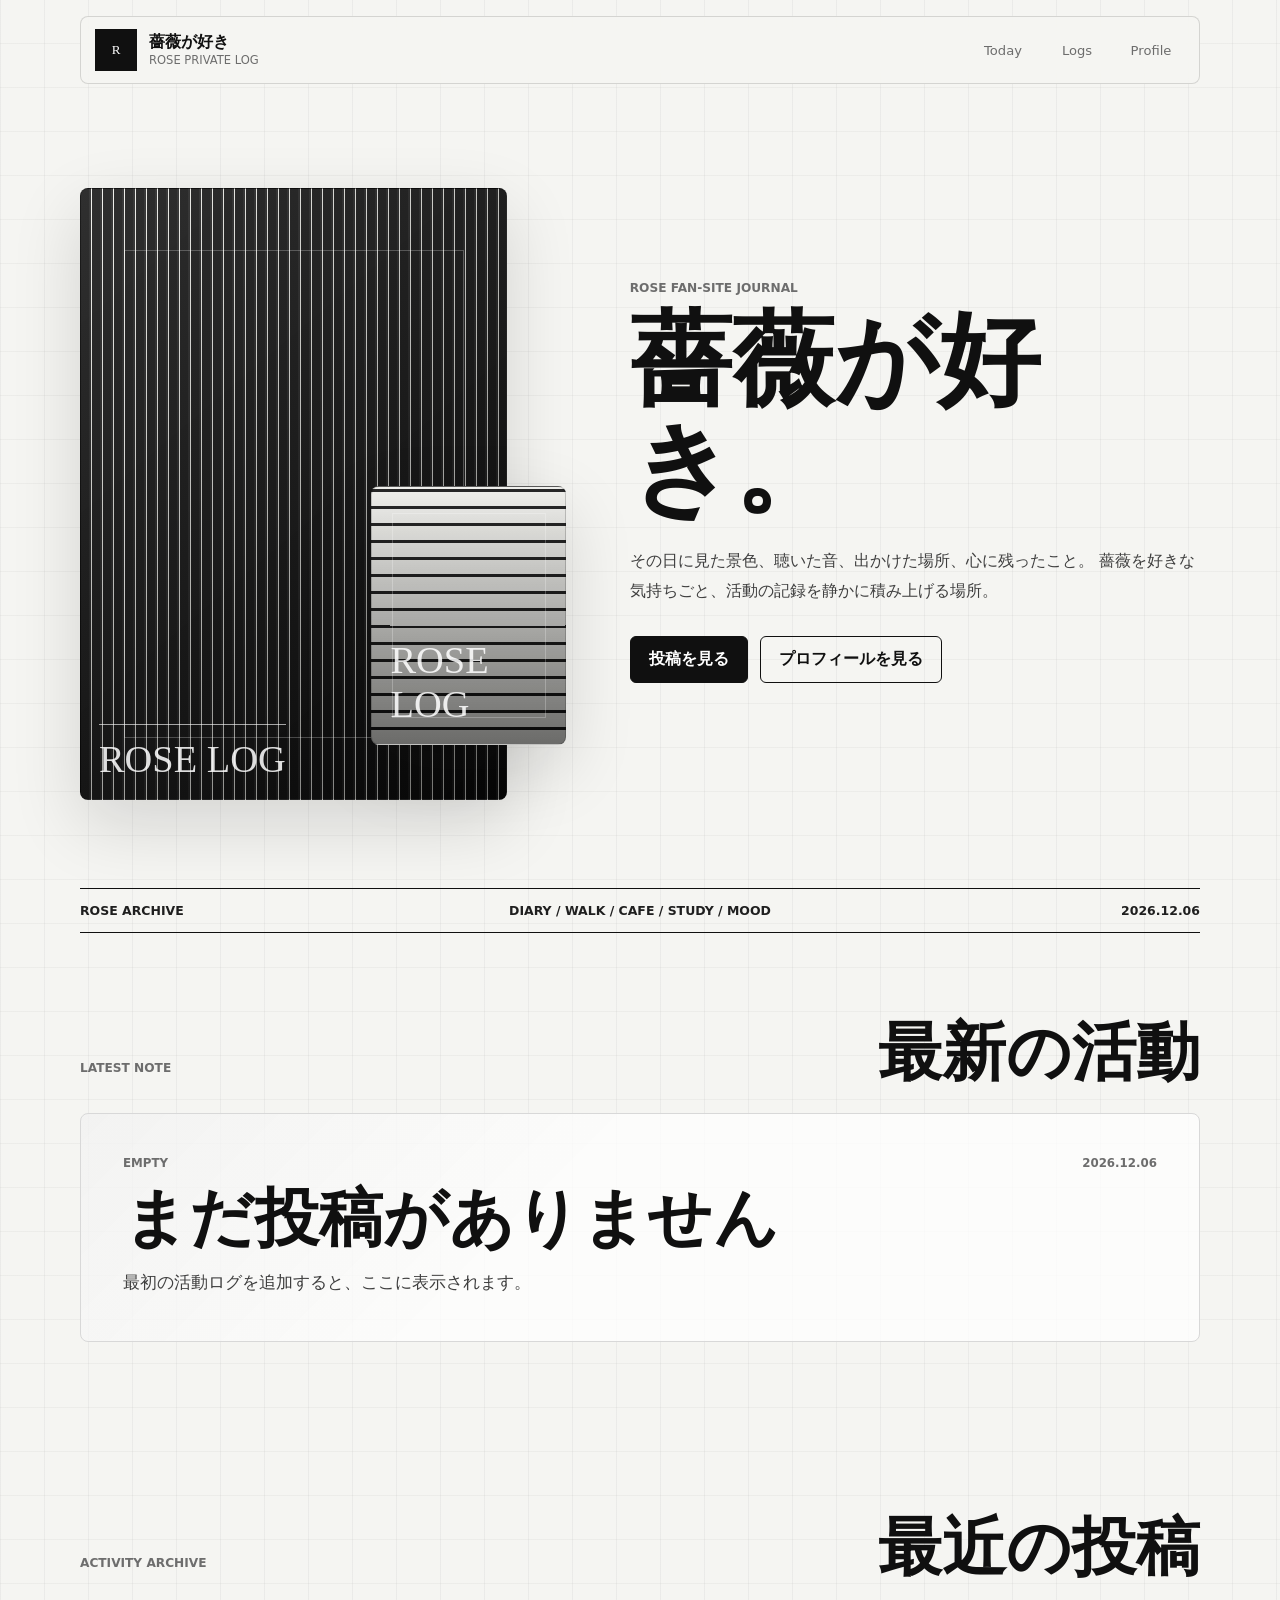
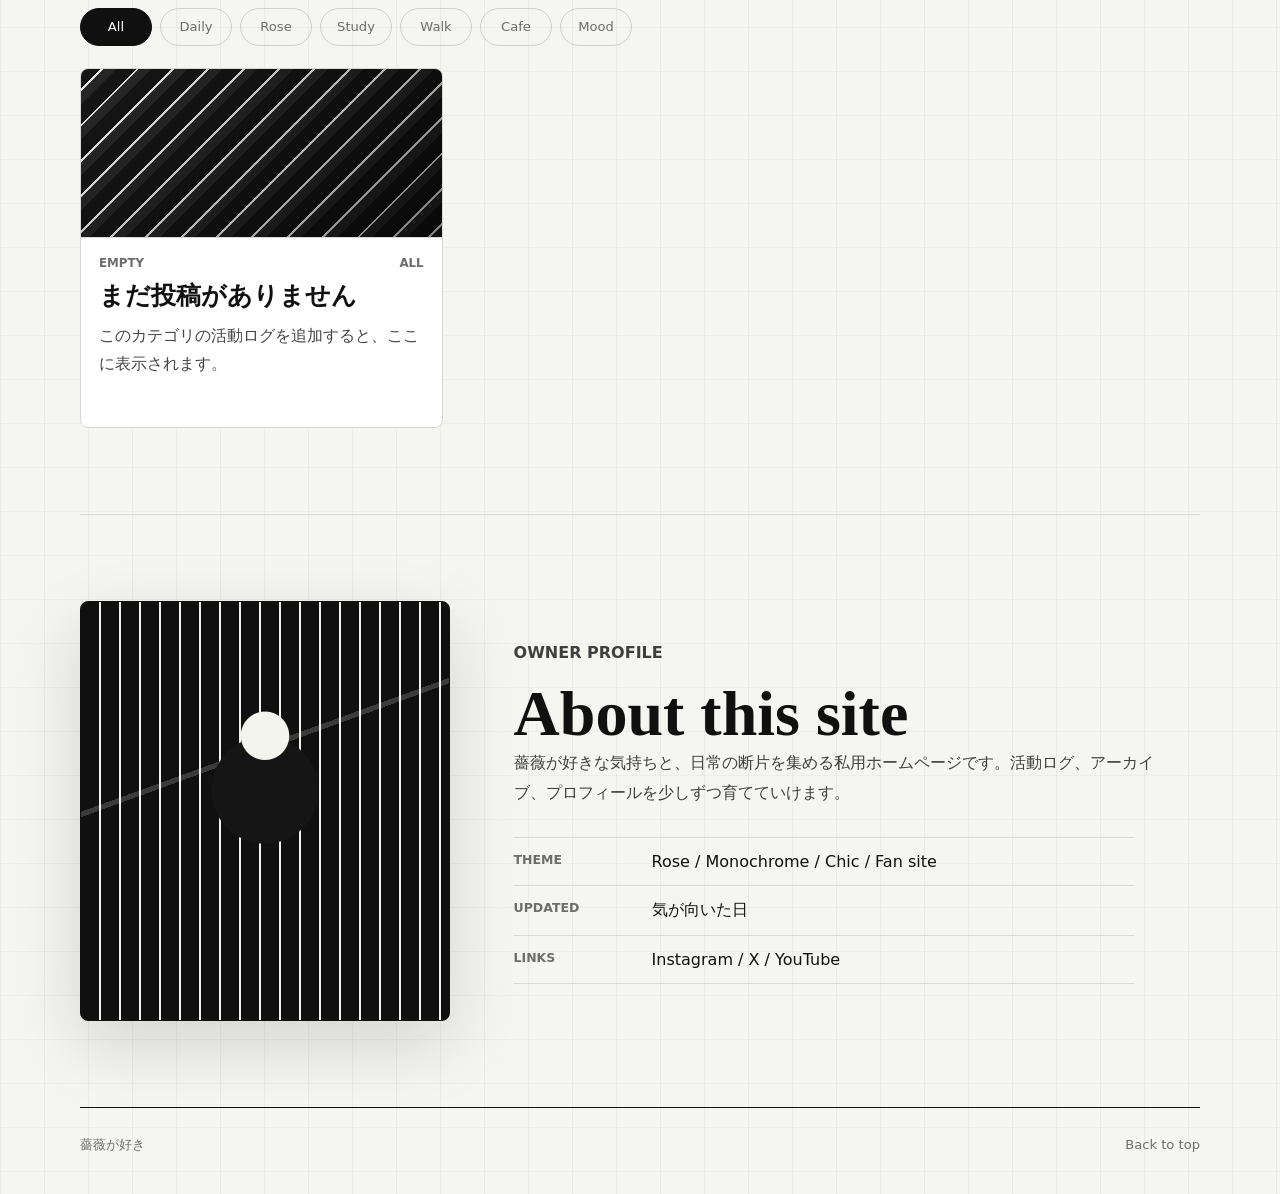
==== commit e87edf09: "Add files via upload" ====
--- a/index.html
+++ b/index.html
@@ -32,6 +32,7 @@
 
       <nav class="top-nav" aria-label="メインメニュー">
         <a href="#today">Today</a>
+        <a class="owner-link" id="owner-link" href="owner.html" hidden>Owner</a>
         <a href="#logs">Logs</a>
         <a href="#profile">Profile</a>
       </nav>
@@ -52,8 +53,8 @@
             薔薇を好きな気持ちごと、活動の記録を静かに積み上げる場所。
           </p>
           <div class="hero-actions" aria-label="主要操作">
-            <a class="button button-primary" href="admin.html">活動ログを追加</a>
-            <a class="button button-secondary" href="#logs">投稿を見る</a>
+            <a class="button button-primary" href="#logs">投稿を見る</a>
+            <a class="button button-secondary" href="#profile">プロフィールを見る</a>
           </div>
         </div>
       </section>
@@ -121,7 +122,7 @@
 
     <footer class="site-footer">
       <p>薔薇が好き</p>
-      <a href="admin.html">Update</a>
+      <a href="#top">Back to top</a>
     </footer>
 
     <script src="script.js"></script>
--- a/styles.css
+++ b/styles.css
@@ -110,6 +110,10 @@
   color: var(--muted);
   font-size: 0.82rem;
   text-align: center;
+}
+
+.top-nav a[hidden] {
+  display: none;
 }
 
 .top-nav a:hover {
@@ -303,6 +307,71 @@
   line-height: 1.9;
 }
 
+.owner-menu {
+  display: grid;
+  grid-template-columns: repeat(2, minmax(0, 1fr));
+  gap: 16px;
+  padding-bottom: 86px;
+}
+
+.owner-card {
+  display: grid;
+  gap: 16px;
+  min-height: 240px;
+  padding: clamp(22px, 4vw, 34px);
+  border: 1px solid var(--line);
+  border-radius: 8px;
+  background: rgba(255, 255, 255, 0.74);
+}
+
+.owner-card h2 {
+  font-size: clamp(1.8rem, 4vw, 3.2rem);
+}
+
+.owner-card p,
+.note-panel p {
+  margin: 0;
+  color: #3f3f3f;
+  line-height: 1.8;
+}
+
+.note-panel {
+  display: grid;
+  gap: 10px;
+  margin-top: 16px;
+  padding: 18px;
+  border: 1px solid var(--line);
+  border-radius: 8px;
+  background: rgba(255, 255, 255, 0.7);
+}
+
+.upload-preview {
+  overflow: hidden;
+  min-height: 220px;
+  border: 1px solid var(--line);
+  border-radius: 8px;
+  background:
+    linear-gradient(135deg, rgba(255, 255, 255, 0.02), rgba(0, 0, 0, 0.48)),
+    repeating-linear-gradient(135deg, #111111 0 14px, #eeeeea 14px 16px, #232323 16px 25px);
+}
+
+.upload-preview[hidden] {
+  display: none;
+}
+
+.upload-preview img {
+  display: block;
+  width: 100%;
+  height: 320px;
+  object-fit: cover;
+}
+
+.split-actions {
+  display: flex;
+  flex-wrap: wrap;
+  gap: 12px;
+}
+
 .section-heading {
   display: flex;
   align-items: end;
@@ -613,7 +682,7 @@
 
   .top-nav {
     display: grid;
-    grid-template-columns: repeat(3, 1fr);
+    grid-template-columns: repeat(auto-fit, minmax(72px, 1fr));
   }
 
   .hero,
@@ -657,6 +726,10 @@
   .download-panel {
     align-items: stretch;
     flex-direction: column;
+  }
+
+  .owner-menu {
+    grid-template-columns: 1fr;
   }
 
   .post-grid {
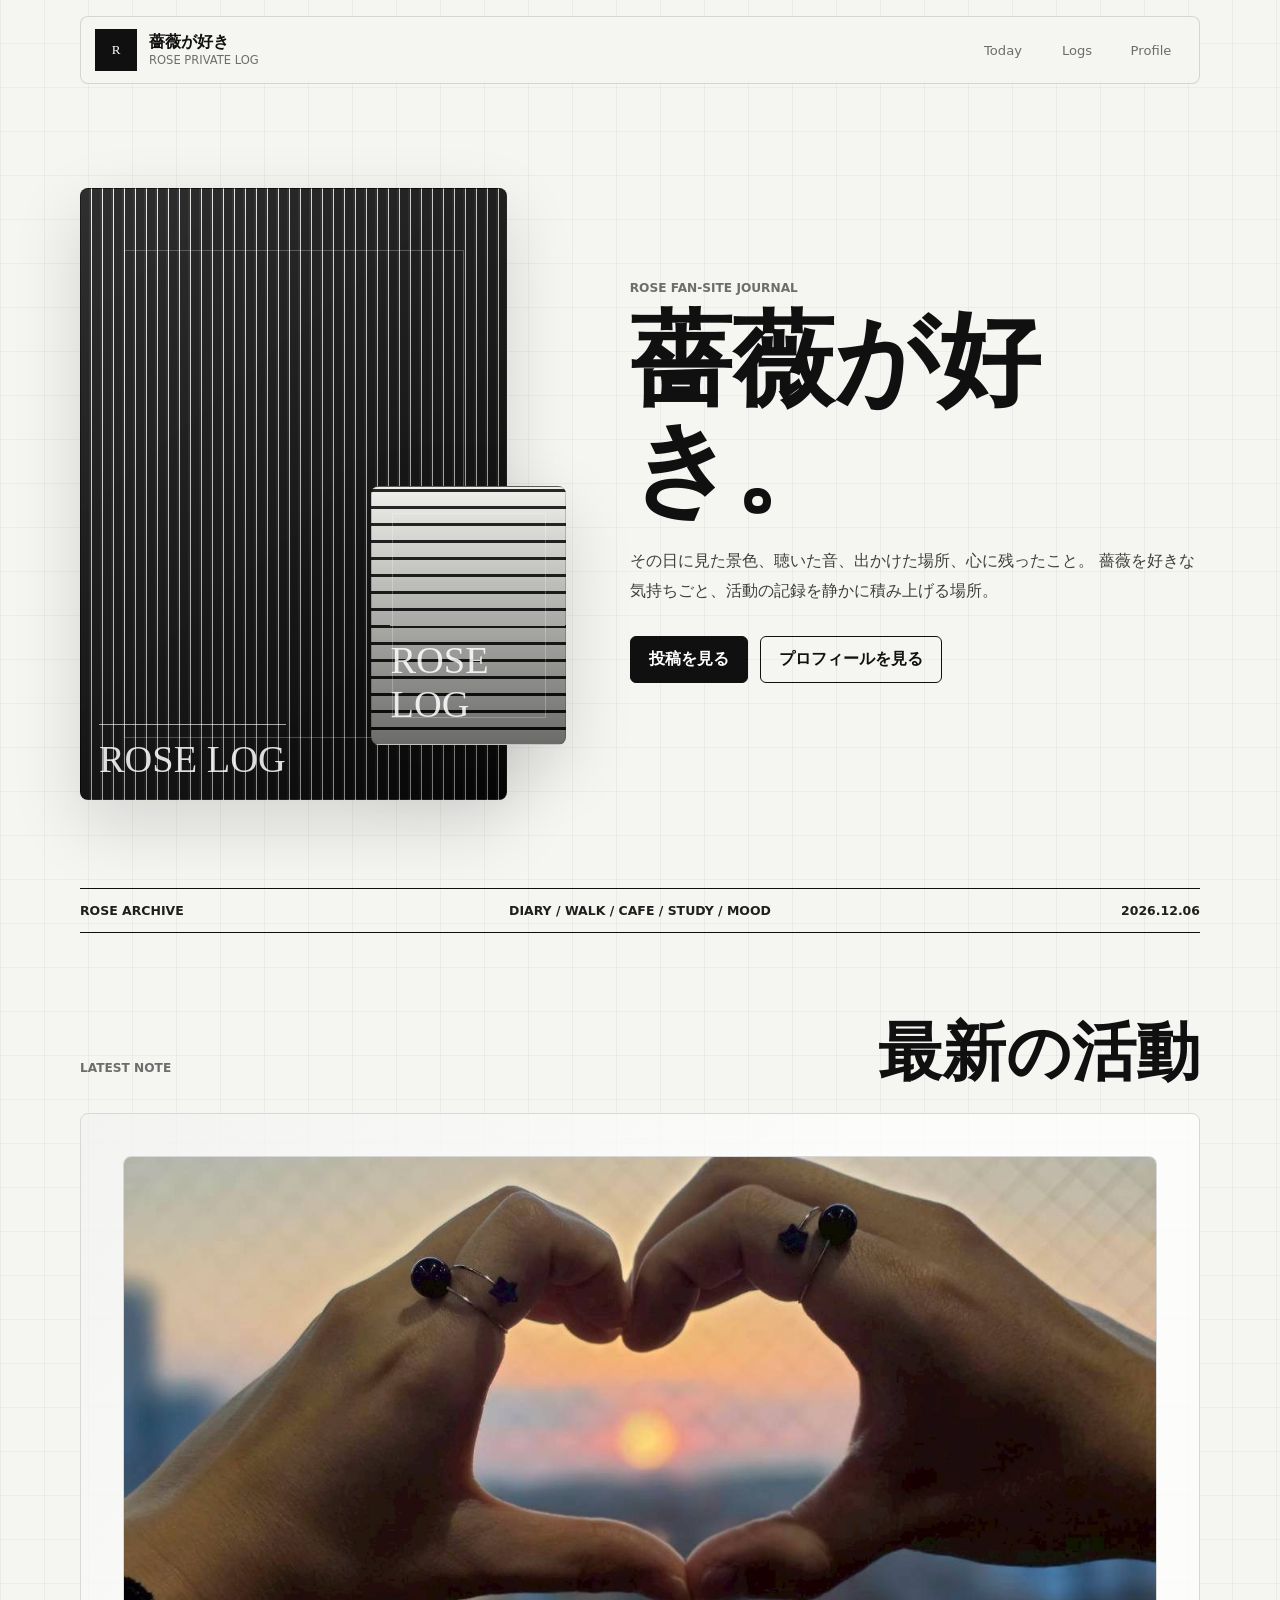
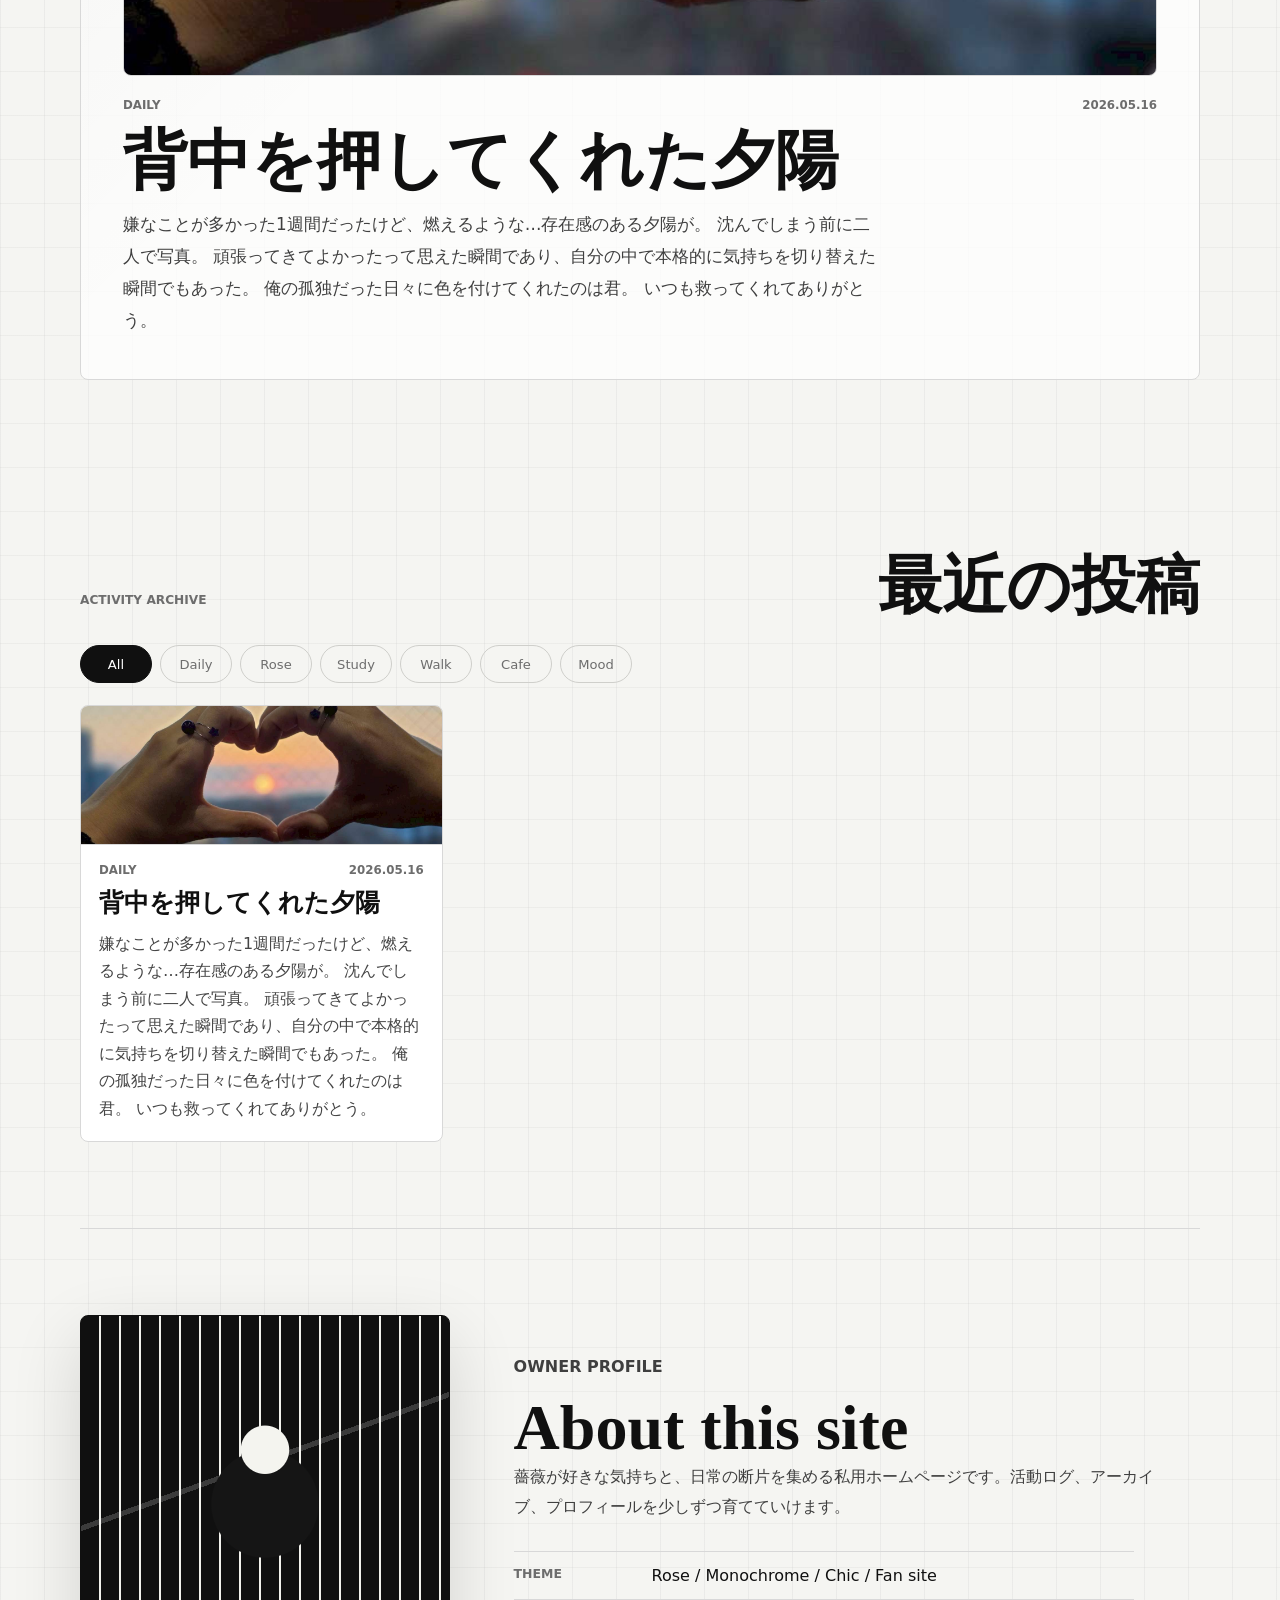
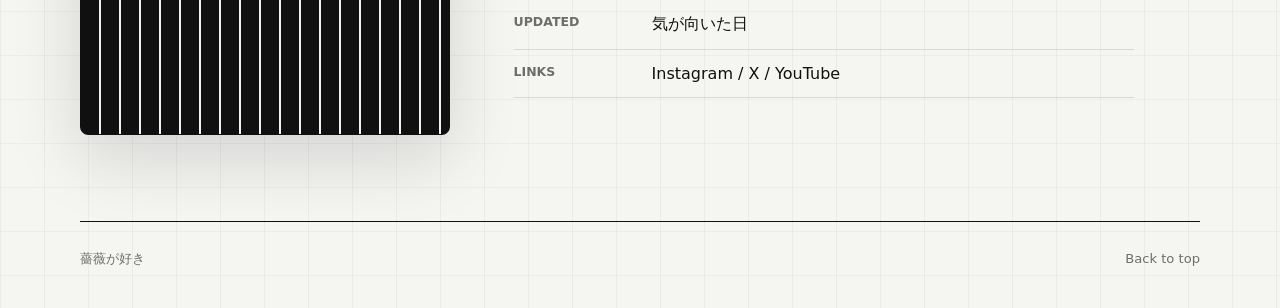
==== commit d6a5c5c8: "Add files via upload" ====
--- a/index.html
+++ b/index.html
@@ -94,7 +94,7 @@
       </section>
 
       <section class="profile-section" id="profile" aria-labelledby="profile-title">
-        <div class="profile-portrait" aria-hidden="true"></div>
+        <div class="profile-portrait" id="profile-portrait" aria-label="プロフィール写真"></div>
         <div>
           <p class="eyebrow">Owner profile</p>
           <h2 id="profile-title">About this site</h2>
--- a/styles.css
+++ b/styles.css
@@ -619,6 +619,7 @@
 }
 
 .profile-portrait {
+  overflow: hidden;
   min-height: 420px;
   border: 1px solid var(--ink);
   border-radius: 8px;
@@ -628,6 +629,18 @@
     linear-gradient(160deg, transparent 0 38%, rgba(255, 255, 255, 0.18) 38% 39%, transparent 39%),
     repeating-linear-gradient(90deg, #101010 0 18px, #f2f2ed 18px 20px);
   box-shadow: var(--shadow);
+}
+
+.profile-portrait.has-image {
+  background: var(--ink);
+}
+
+.profile-portrait img {
+  display: block;
+  width: 100%;
+  height: 420px;
+  object-fit: cover;
+  filter: grayscale(1) contrast(1.08);
 }
 
 .profile-list {
@@ -788,6 +801,10 @@
     min-height: 310px;
   }
 
+  .profile-portrait img {
+    height: 310px;
+  }
+
   .profile-list div {
     grid-template-columns: 1fr;
     gap: 6px;
